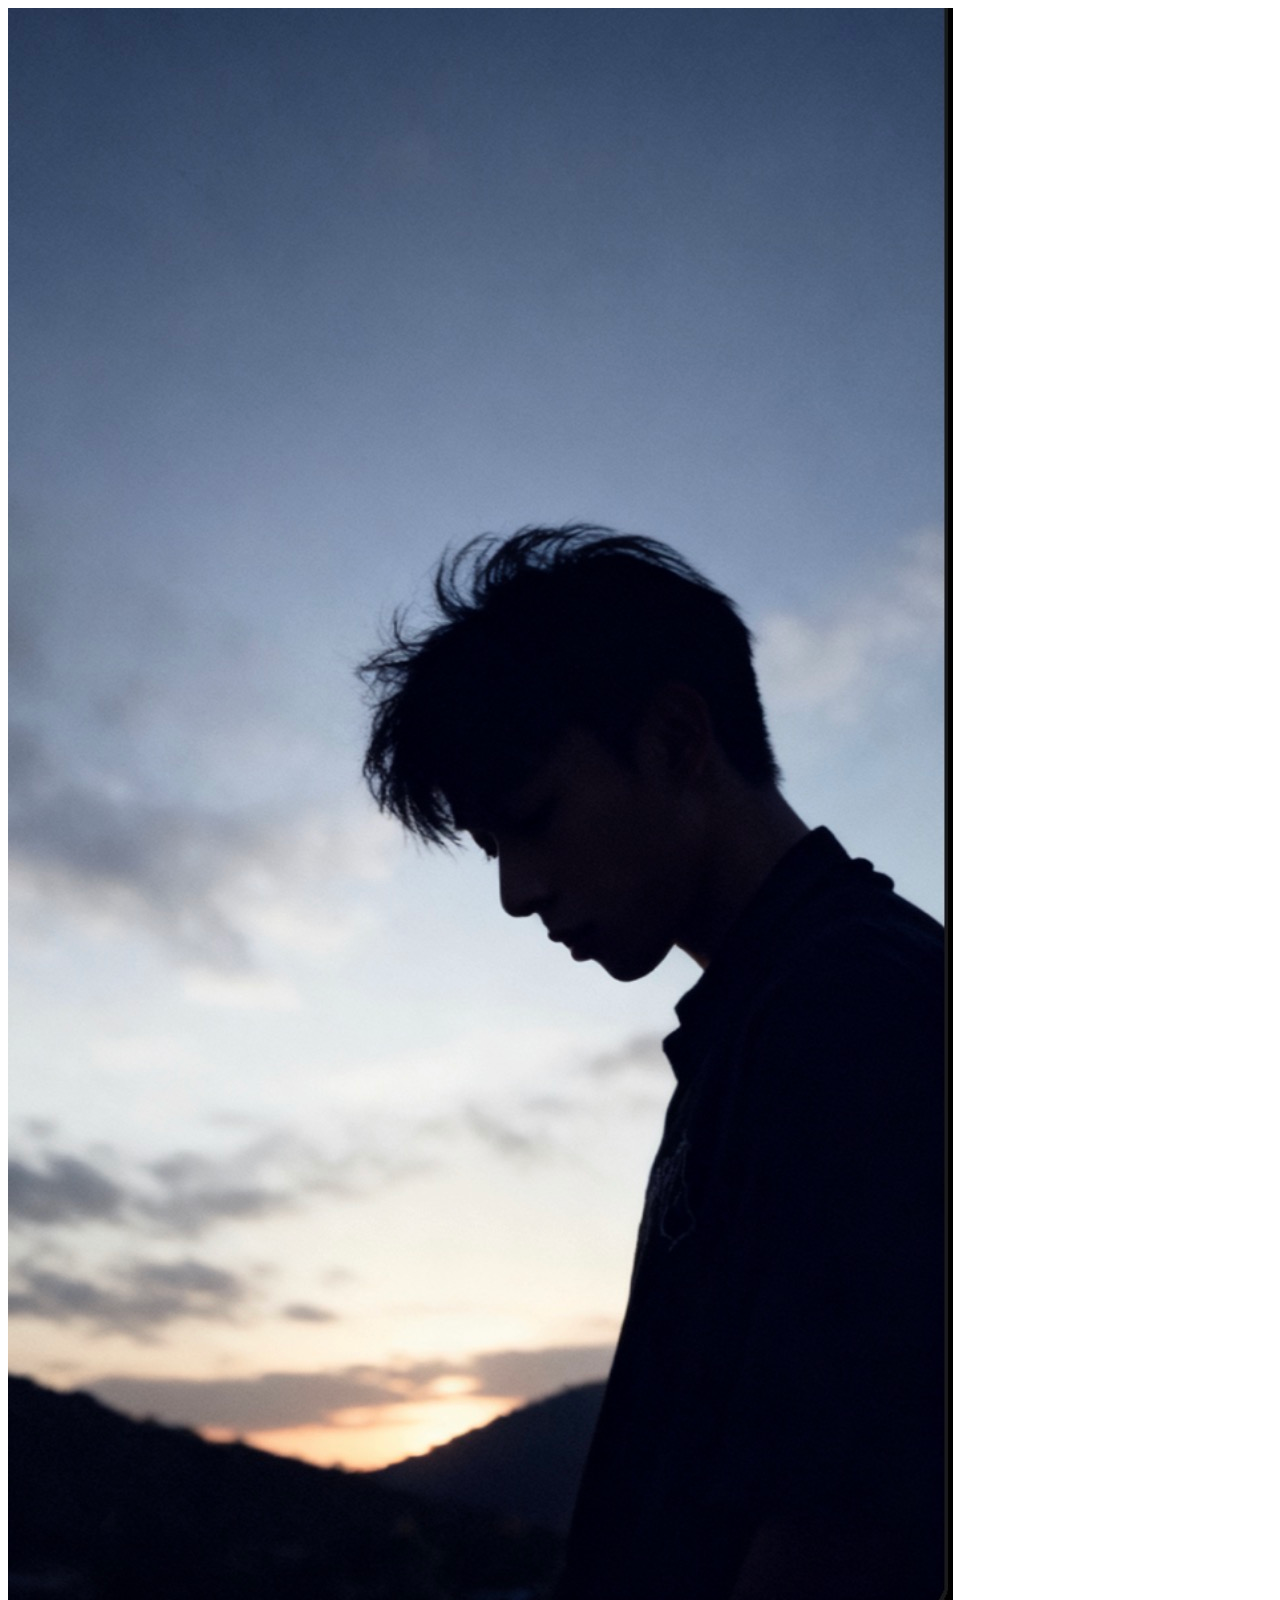
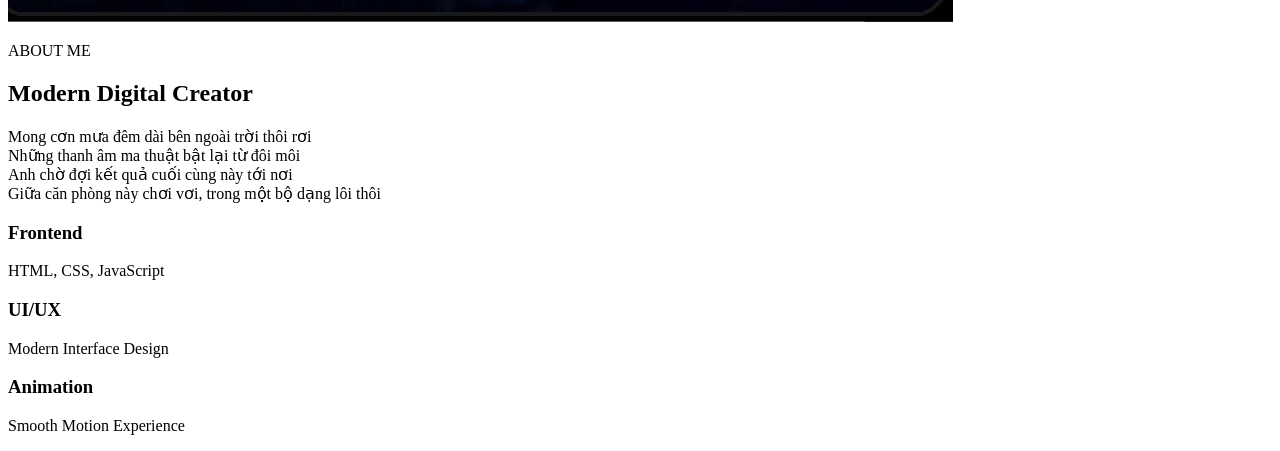
==== about.html @ 0fc6cc78 "first commit" ====
<!DOCTYPE html>
<html lang="en">

<head>
    <meta charset="UTF-8">
    <meta name="viewport" content="width=device-width, initial-scale=1.0">
    <link rel="stylesheet" href="/personal-portfolio/css/style.css" />
    <title>About me</title>
</head>

<body>
    <div id="header"></div>
    <section class="about section" id="about">
        <div class="container about-grid">

            <div class="about-image fade-up">
                <img src="./img/IMG_1181.jpg" alt="avatar" />
            </div>

            <div class="about-content fade-up">

                <p class="section-tag">
                    ABOUT ME
                </p>

                <h2 class="section-title">
                    Modern Digital Creator
                </h2>

                <p class="section-description">
                    Mong cơn mưa đêm dài bên ngoài trời thôi rơi <br>
                    Những thanh âm ma thuật bật lại từ đôi môi <br>
                    Anh chờ đợi kết quả cuối cùng này tới nơi <br>
                    Giữa căn phòng này chơi vơi, trong một bộ dạng lôi thôi <br>
                </p>

                <div class="about-cards">

                    <div class="glass-card">
                        <h3>Frontend</h3>
                        <p>HTML, CSS, JavaScript</p>
                    </div>

                    <div class="glass-card">
                        <h3>UI/UX</h3>
                        <p>Modern Interface Design</p>
                    </div>

                    <div class="glass-card">
                        <h3>Animation</h3>
                        <p>Smooth Motion Experience</p>
                    </div>
                </div>
            </div>
        </div>
    </section>
    <div id="footer"></div>

    <script src="/personal-portfolio/js/script.js"></script>

</body>

</html>
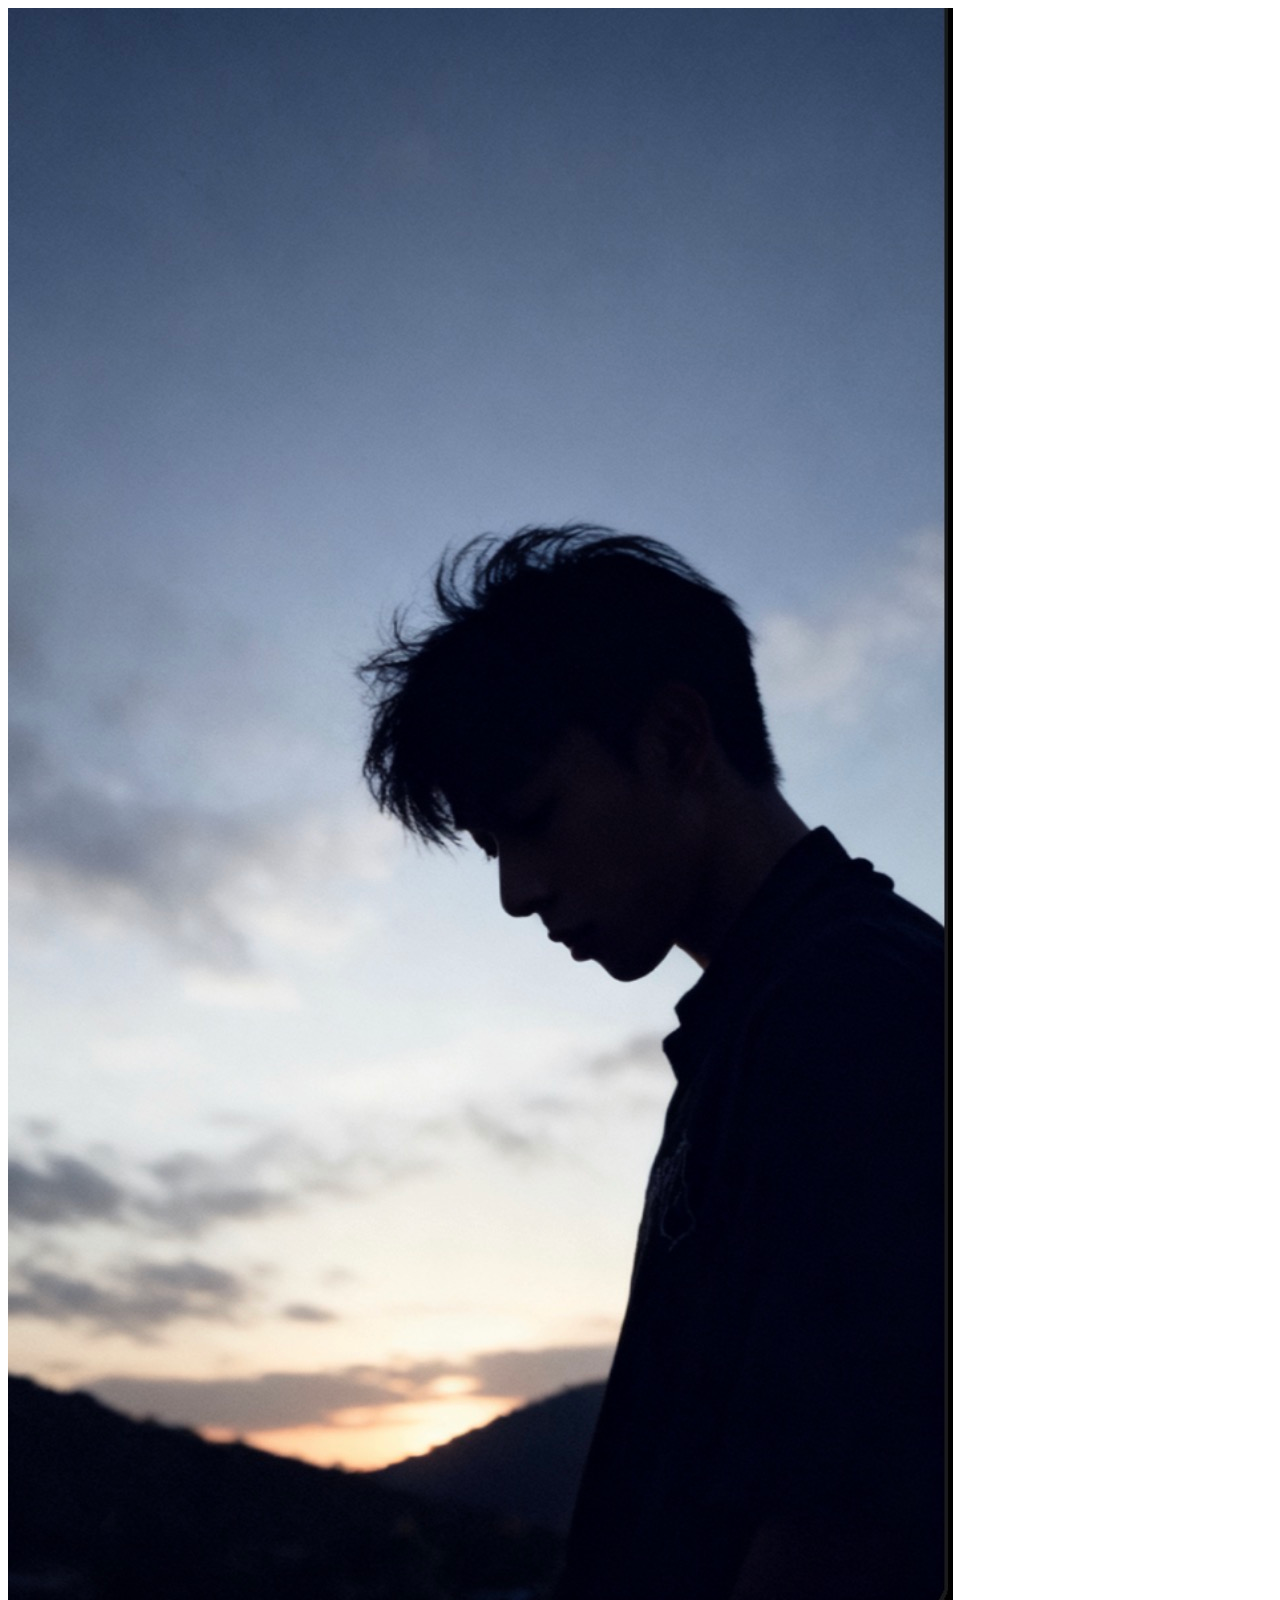
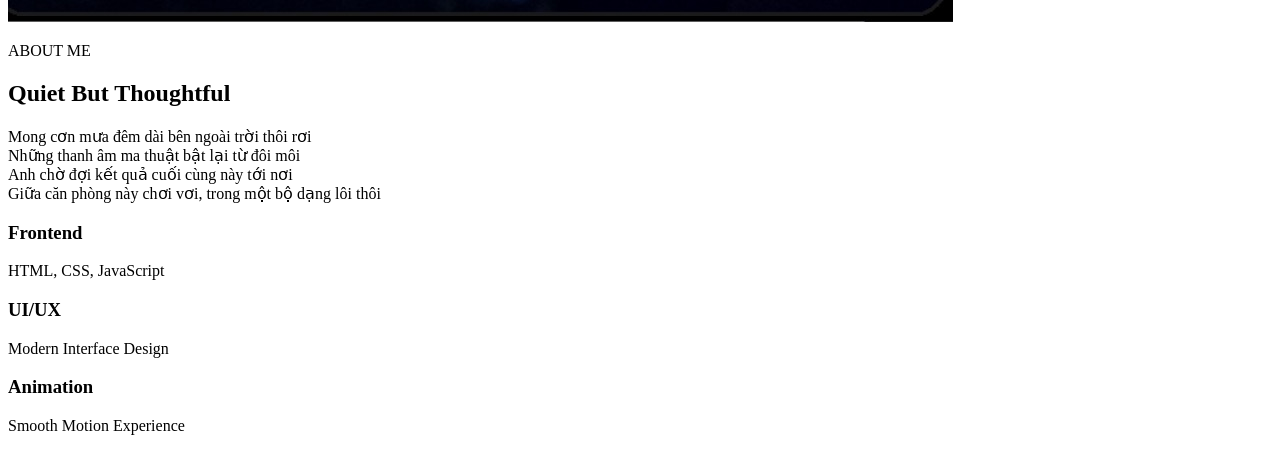
==== commit f4d6b7eb: "update" ====
--- a/about.html
+++ b/about.html
@@ -24,7 +24,7 @@
                 </p>
 
                 <h2 class="section-title">
-                    Modern Digital Creator
+                    Quiet But Thoughtful
                 </h2>
 
                 <p class="section-description">
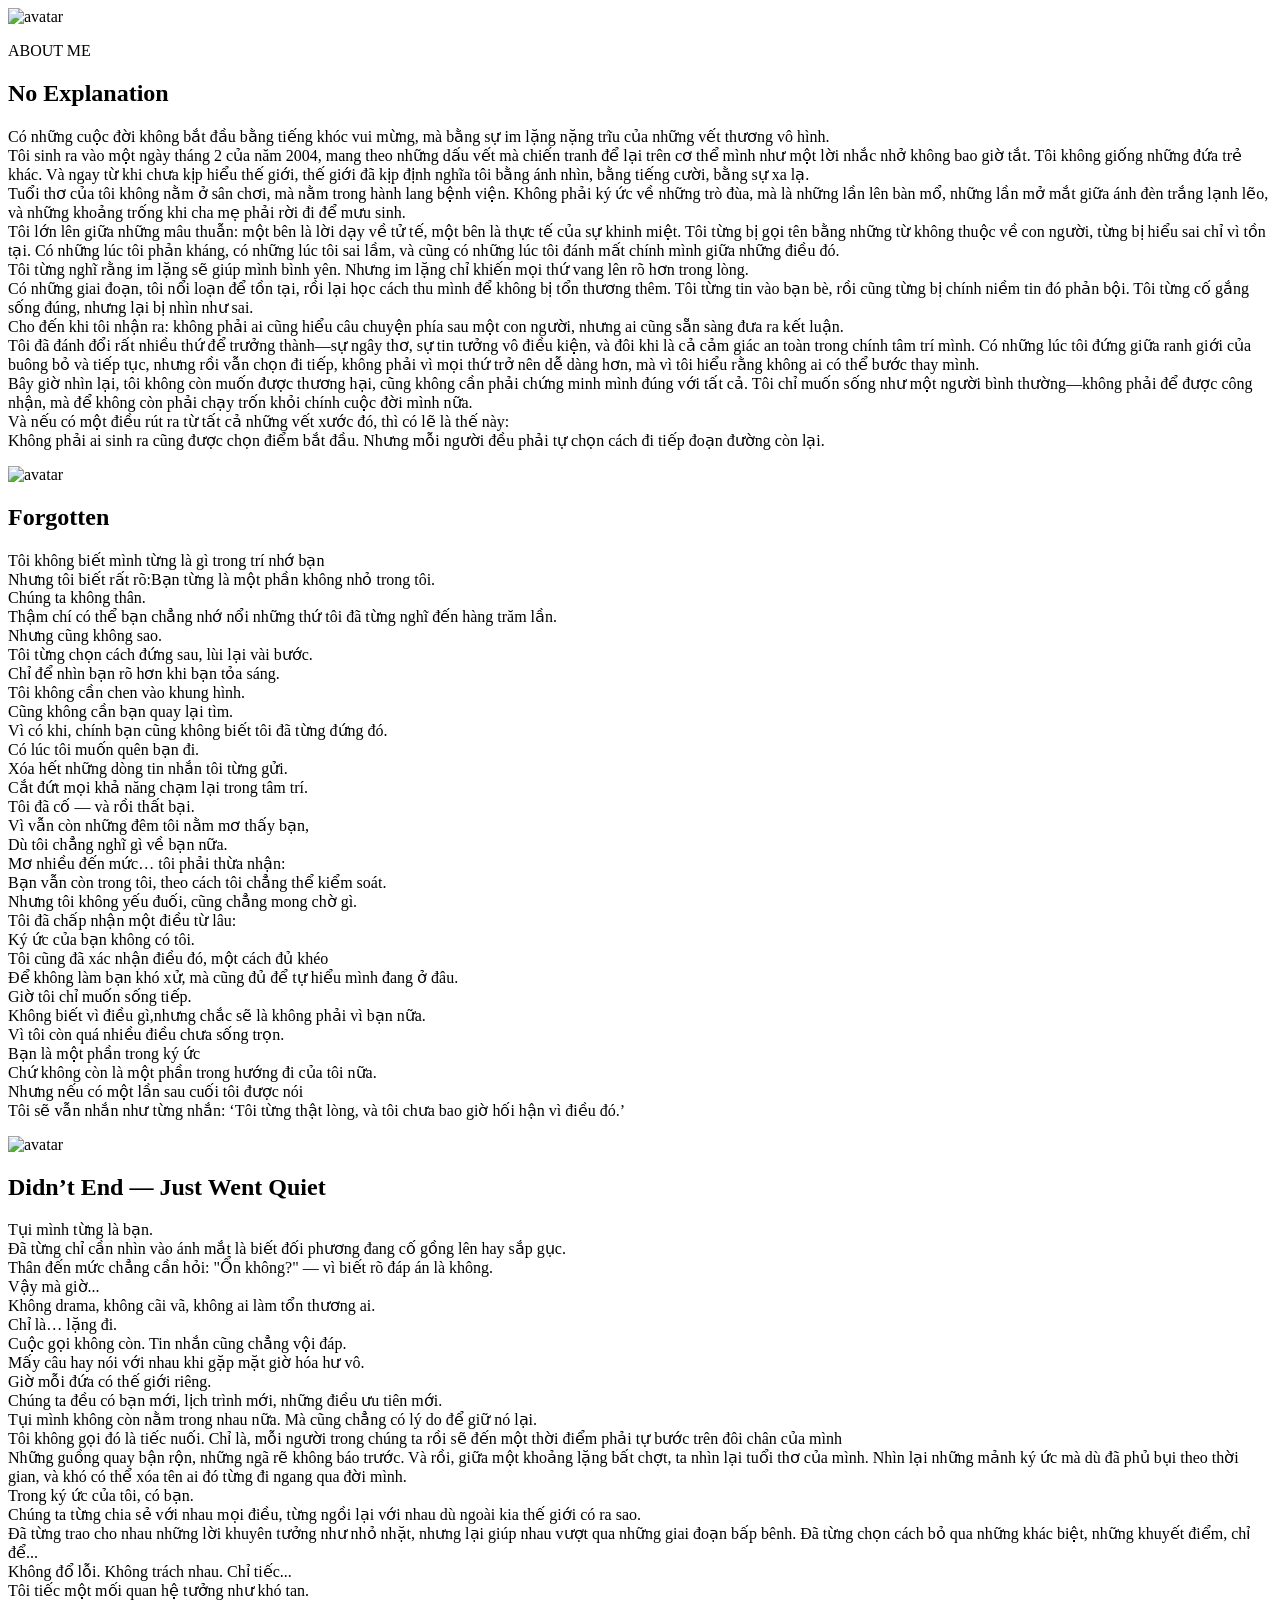
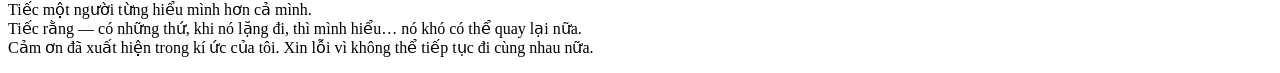
==== commit 300748cb: "update code" ====
--- a/about.html
+++ b/about.html
@@ -10,50 +10,160 @@
 
 <body>
     <div id="header"></div>
-    <section class="about section" id="about">
-        <div class="container about-grid">
+  <section class="about section" id="about">
+    <div class="container about-grid">
+      <div class="about-image fade-up">
+        <img src="img/489951921_122147331194386998_7279508688135645662_n.jpg" alt="avatar" />
+      </div>
+      <div class="about-content fade-up">
+        <p class="section-tag">ABOUT ME</p>
+        <h2 class="section-title">No Explanation</h2>
 
-            <div class="about-image fade-up">
-                <img src="./img/IMG_1181.jpg" alt="avatar" />
-            </div>
+        <p class="section-description">
+          Có những cuộc đời không bắt đầu bằng tiếng khóc vui mừng, mà bằng sự im lặng nặng trĩu của những vết thương vô
+          hình.<br>
 
-            <div class="about-content fade-up">
+          Tôi sinh ra vào một ngày tháng 2 của năm 2004, mang theo những dấu vết mà chiến tranh để lại trên cơ thể mình
+          như một lời nhắc nhở không bao giờ tắt. Tôi không giống những đứa trẻ khác. Và ngay từ khi chưa kịp hiểu thế
+          giới, thế giới đã kịp định nghĩa tôi bằng ánh nhìn, bằng tiếng cười, bằng sự xa lạ.<br>
 
-                <p class="section-tag">
-                    ABOUT ME
-                </p>
+          Tuổi thơ của tôi không nằm ở sân chơi, mà nằm trong hành lang bệnh viện. Không phải ký ức về những trò đùa, mà
+          là những lần lên bàn mổ, những lần mở mắt giữa ánh đèn trắng lạnh lẽo, và những khoảng trống khi cha mẹ phải
+          rời đi để mưu sinh.<br>
 
-                <h2 class="section-title">
-                    Quiet But Thoughtful
-                </h2>
+          Tôi lớn lên giữa những mâu thuẫn: một bên là lời dạy về tử tế, một bên là thực tế của sự khinh miệt. Tôi từng
+          bị gọi tên bằng những từ không thuộc về con người, từng bị hiểu sai chỉ vì tồn tại. Có những lúc tôi phản
+          kháng, có những lúc tôi sai lầm, và cũng có những lúc tôi đánh mất chính mình giữa những điều đó.<br>
 
-                <p class="section-description">
-                    Mong cơn mưa đêm dài bên ngoài trời thôi rơi <br>
-                    Những thanh âm ma thuật bật lại từ đôi môi <br>
-                    Anh chờ đợi kết quả cuối cùng này tới nơi <br>
-                    Giữa căn phòng này chơi vơi, trong một bộ dạng lôi thôi <br>
-                </p>
+          Tôi từng nghĩ rằng im lặng sẽ giúp mình bình yên. Nhưng im lặng chỉ khiến mọi thứ vang lên rõ hơn trong lòng.<br>
 
-                <div class="about-cards">
+          Có những giai đoạn, tôi nổi loạn để tồn tại, rồi lại học cách thu mình để không bị tổn thương thêm. Tôi từng
+          tin vào bạn bè, rồi cũng từng bị chính niềm tin đó phản bội. Tôi từng cố gắng sống đúng, nhưng lại bị nhìn như
+          sai.<br>
 
-                    <div class="glass-card">
-                        <h3>Frontend</h3>
-                        <p>HTML, CSS, JavaScript</p>
-                    </div>
+          Cho đến khi tôi nhận ra: không phải ai cũng hiểu câu chuyện phía sau một con người, nhưng ai cũng sẵn sàng đưa
+          ra kết luận.<br>
 
-                    <div class="glass-card">
-                        <h3>UI/UX</h3>
-                        <p>Modern Interface Design</p>
-                    </div>
+          Tôi đã đánh đổi rất nhiều thứ để trưởng thành—sự ngây thơ, sự tin tưởng vô điều kiện, và đôi khi là cả cảm
+          giác an toàn trong chính tâm trí mình. Có những lúc tôi đứng giữa ranh giới của buông bỏ và tiếp tục, nhưng
+          rồi vẫn chọn đi tiếp, không phải vì mọi thứ trở nên dễ dàng hơn, mà vì tôi hiểu rằng không ai có thể bước thay
+          mình.<br>
 
-                    <div class="glass-card">
-                        <h3>Animation</h3>
-                        <p>Smooth Motion Experience</p>
-                    </div>
-                </div>
-            </div>
-        </div>
-    </section>
+          Bây giờ nhìn lại, tôi không còn muốn được thương hại, cũng không cần phải chứng minh mình đúng với tất cả. Tôi
+          chỉ muốn sống như một người bình thường—không phải để được công nhận, mà để không còn phải chạy trốn khỏi
+          chính cuộc đời mình nữa.<br>
+
+          Và nếu có một điều rút ra từ tất cả những vết xước đó, thì có lẽ là thế này:<br>
+
+          Không phải ai sinh ra cũng được chọn điểm bắt đầu. Nhưng mỗi người đều phải tự chọn cách đi tiếp đoạn đường
+          còn lại.<br>
+        </p>
+
+      </div>
+    </div>
+    <div class="container about-grid">
+      <div class="about-image fade-up">
+        <img src="img/489951921_122147331194386998_7279508688135645662_n.jpg" alt="avatar" />
+      </div>
+      <div class="about-content fade-up">
+        <h2 class="section-title">Forgotten</h2>
+        <!-- <p class="section-tag">(Dựa trên câu chuyện không có thật)</p> -->
+        <p class="section-description">
+          Tôi không biết mình từng là gì trong trí nhớ bạn<br>
+          Nhưng tôi biết rất rõ:Bạn từng là một phần không nhỏ trong tôi.<br>
+
+          Chúng ta không thân.<br>
+          Thậm chí có thể bạn chẳng nhớ nổi những thứ tôi đã từng nghĩ đến hàng trăm lần.<br>
+          Nhưng cũng không sao.<br>
+
+          Tôi từng chọn cách đứng sau, lùi lại vài bước.<br>
+          Chỉ để nhìn bạn rõ hơn khi bạn tỏa sáng.<br>
+          Tôi không cần chen vào khung hình.<br>
+          Cũng không cần bạn quay lại tìm.<br>
+          Vì có khi, chính bạn cũng không biết tôi đã từng đứng đó.<br>
+
+          Có lúc tôi muốn quên bạn đi.<br>
+          Xóa hết những dòng tin nhắn tôi từng gửi.<br>
+          Cắt đứt mọi khả năng chạm lại trong tâm trí.<br>
+          Tôi đã cố — và rồi thất bại.<br>
+          Vì vẫn còn những đêm tôi nằm mơ thấy bạn,<br>
+          Dù tôi chẳng nghĩ gì về bạn nữa.<br>
+          Mơ nhiều đến mức… tôi phải thừa nhận:<br>
+          Bạn vẫn còn trong tôi, theo cách tôi chẳng thể kiểm soát.<br>
+
+          Nhưng tôi không yếu đuối, cũng chẳng mong chờ gì.<br>
+          Tôi đã chấp nhận một điều từ lâu:<br>
+          Ký ức của bạn không có tôi.<br>
+          Tôi cũng đã xác nhận điều đó, một cách đủ khéo<br>
+          Để không làm bạn khó xử, mà cũng đủ để tự hiểu mình đang ở đâu.<br>
+
+          Giờ tôi chỉ muốn sống tiếp.<br>
+          Không biết vì điều gì,nhưng chắc sẽ là không phải vì bạn nữa.<br>
+          Vì tôi còn quá nhiều điều chưa sống trọn.<br>
+          Bạn là một phần trong ký ức<br>
+          Chứ không còn là một phần trong hướng đi của tôi nữa.<br>
+
+          Nhưng nếu có một lần sau cuối tôi được nói<br>
+          Tôi sẽ vẫn nhắn như từng nhắn:
+          ‘Tôi từng thật lòng, và tôi chưa bao giờ hối hận vì điều đó.’<br>
+        </p>
+
+      </div>
+    </div>
+
+
+    <div class="container about-grid">
+      <div class="about-image fade-up">
+        <img src="img/489951921_122147331194386998_7279508688135645662_n.jpg" alt="avatar" />
+      </div>
+      <div class="about-content fade-up">
+        <h2 class="section-title">Didn’t End — Just Went Quiet</h2>
+        <p class="section-description">
+          Tụi mình từng là bạn.<br>
+          Đã từng chỉ cần nhìn vào ánh mắt là biết đối phương đang cố gồng lên hay sắp gục.<br>
+          Thân đến mức chẳng cần hỏi: "Ổn không?" — vì biết rõ đáp án là không.<br>
+
+          Vậy mà giờ...<br>
+          Không drama, không cãi vã, không ai làm tổn thương ai.<br>
+          Chỉ là… lặng đi.<br>
+
+          Cuộc gọi không còn.
+          Tin nhắn cũng chẳng vội đáp.<br>
+          Mấy câu hay nói với nhau khi gặp mặt giờ hóa hư vô.<br>
+
+          Giờ mỗi đứa có thế giới riêng.<br>
+          Chúng ta đều có bạn mới, lịch trình mới, những điều ưu tiên mới.<br>
+          Tụi mình không còn nằm trong nhau nữa. Mà cũng chẳng có lý do để giữ nó lại.<br>
+
+          Tôi không gọi đó là tiếc nuối.
+          Chỉ là, mỗi người trong chúng ta rồi sẽ đến một thời điểm phải tự bước trên đôi chân của mình<br>
+          Những guồng quay bận rộn, những ngã rẽ không báo trước. Và rồi, giữa một khoảng lặng bất chợt, ta nhìn lại
+          tuổi thơ của mình. Nhìn lại những mảnh ký ức mà dù đã phủ bụi theo thời gian, và khó có thể xóa tên ai đó từng
+          đi ngang qua đời mình.<br>
+
+          Trong ký ức của tôi, có bạn.<br>
+          Chúng ta từng chia sẻ với nhau mọi điều, từng ngồi lại với nhau dù ngoài kia thế giới có ra sao.<br>
+          Đã từng trao cho nhau những lời khuyên tưởng như nhỏ nhặt, nhưng lại giúp nhau vượt qua những giai đoạn bấp
+          bênh.
+          Đã từng chọn cách bỏ qua những khác biệt, những khuyết điểm, chỉ để...<br>
+
+          Không đổ lỗi. Không trách nhau.
+          Chỉ tiếc...<br>
+
+          Tôi tiếc một mối quan hệ tưởng như khó tan.<br>
+          Tiếc một người từng hiểu mình hơn cả mình.<br>
+          Tiếc rằng — có những thứ, khi nó lặng đi, thì mình hiểu… nó khó có thể quay lại nữa.<br>
+
+          Cảm ơn đã xuất hiện trong kí ức của tôi.
+          Xin lỗi vì không thể tiếp tục đi cùng nhau nữa.
+
+        </p>
+
+      </div>
+    </div>
+
+
+  </section>
     <div id="footer"></div>
 
     <script src="/personal-portfolio/js/script.js"></script>
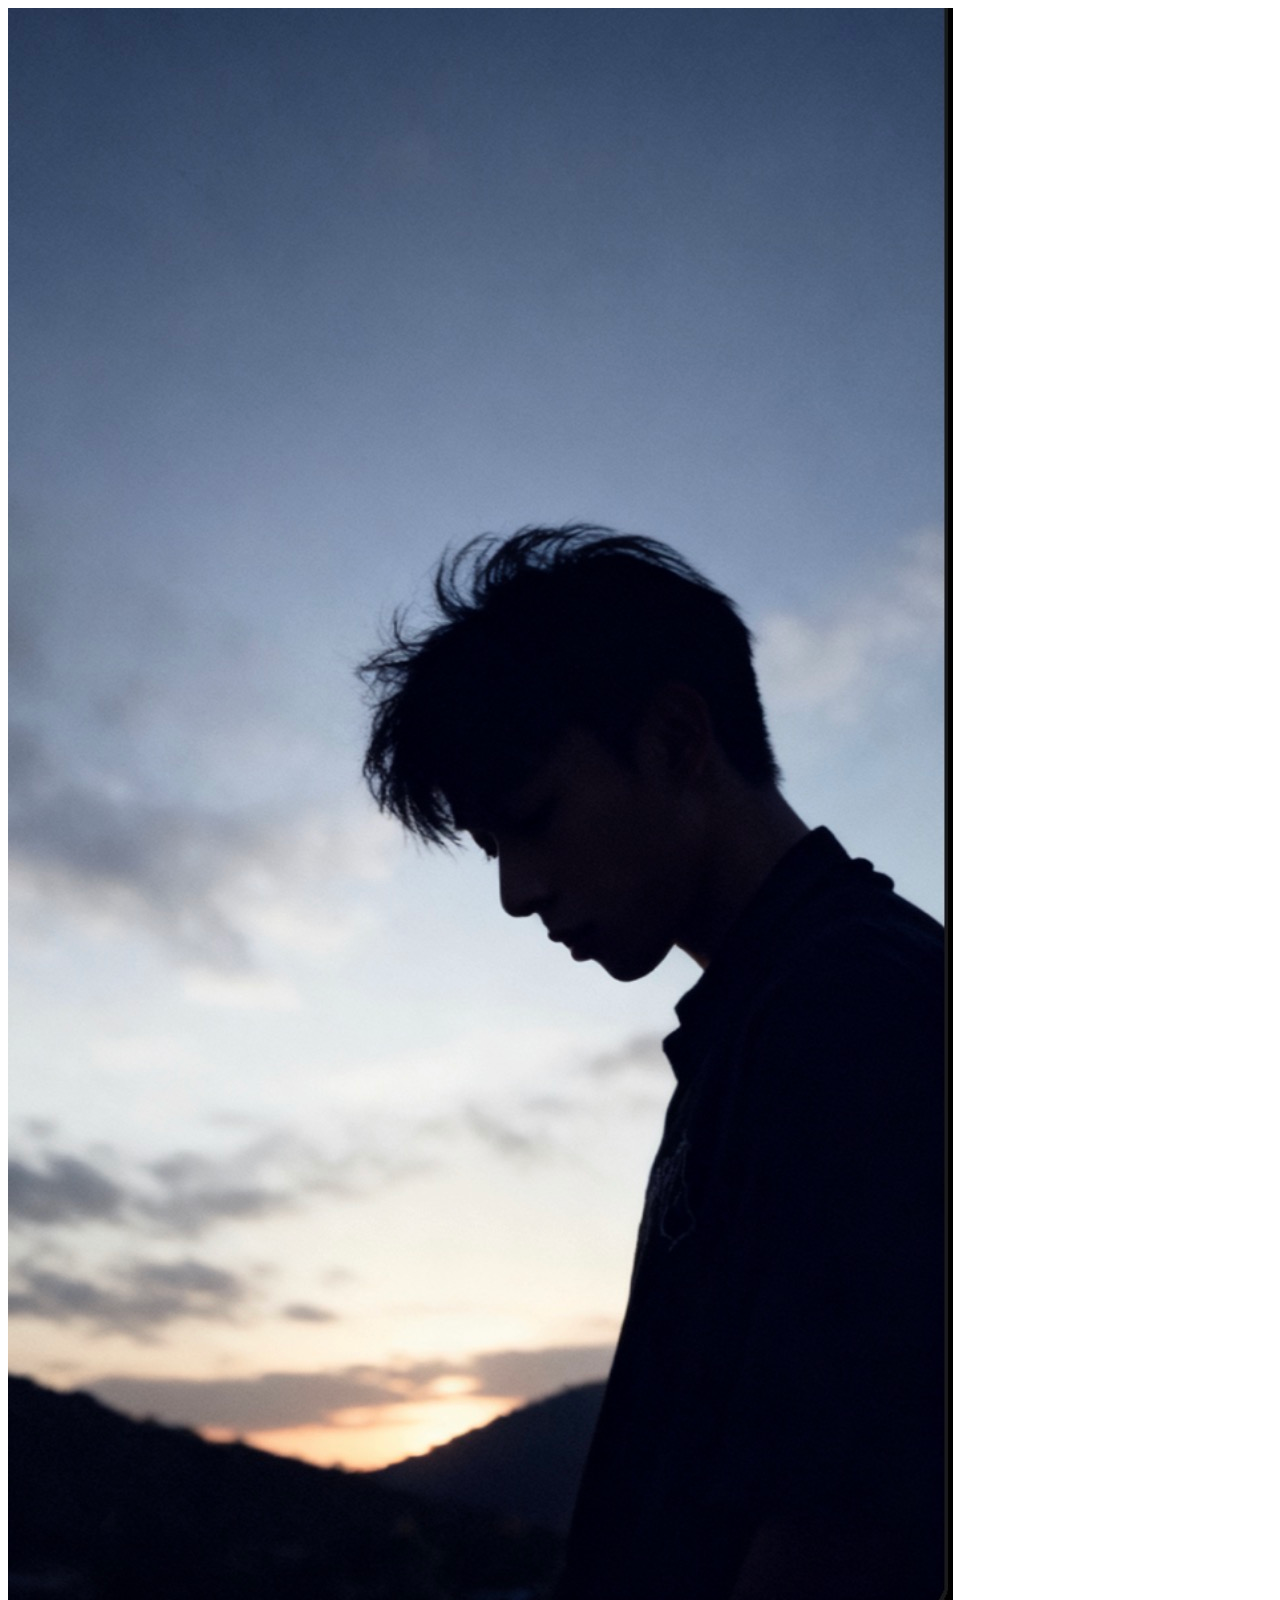
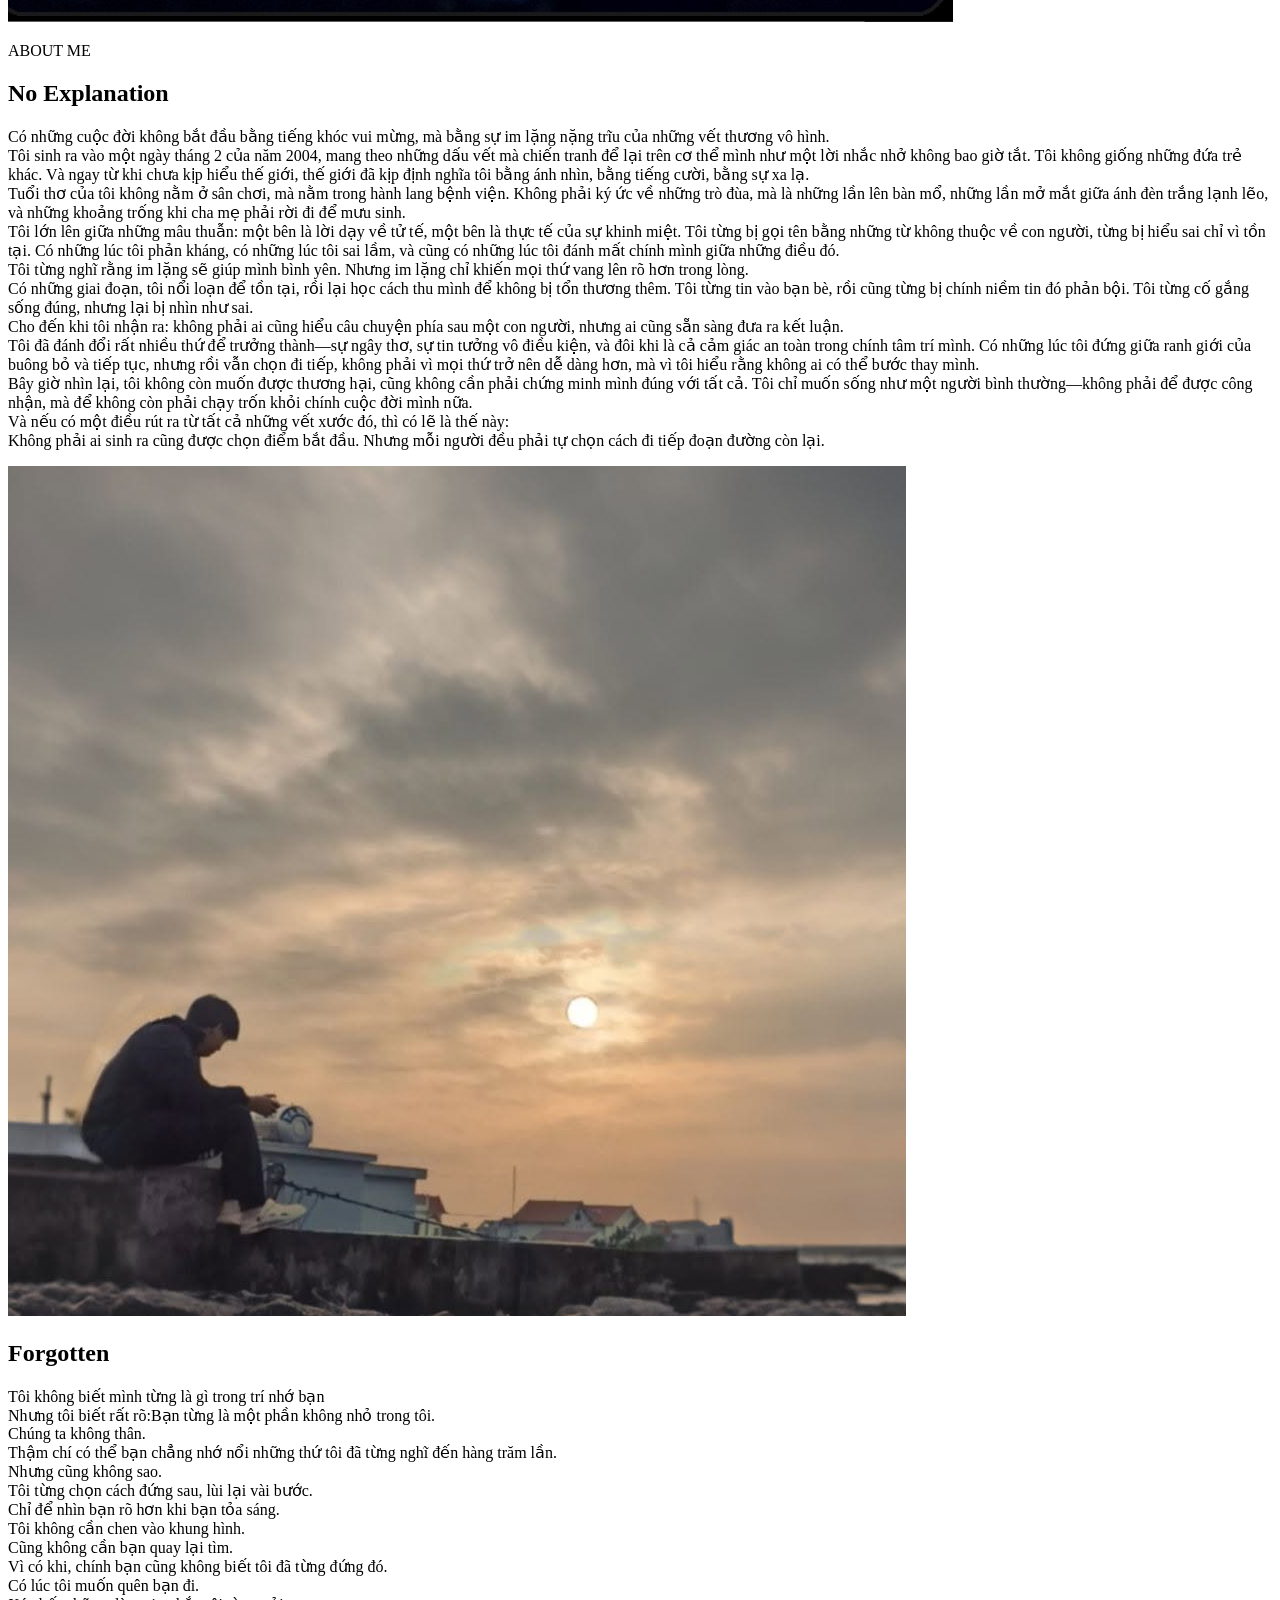
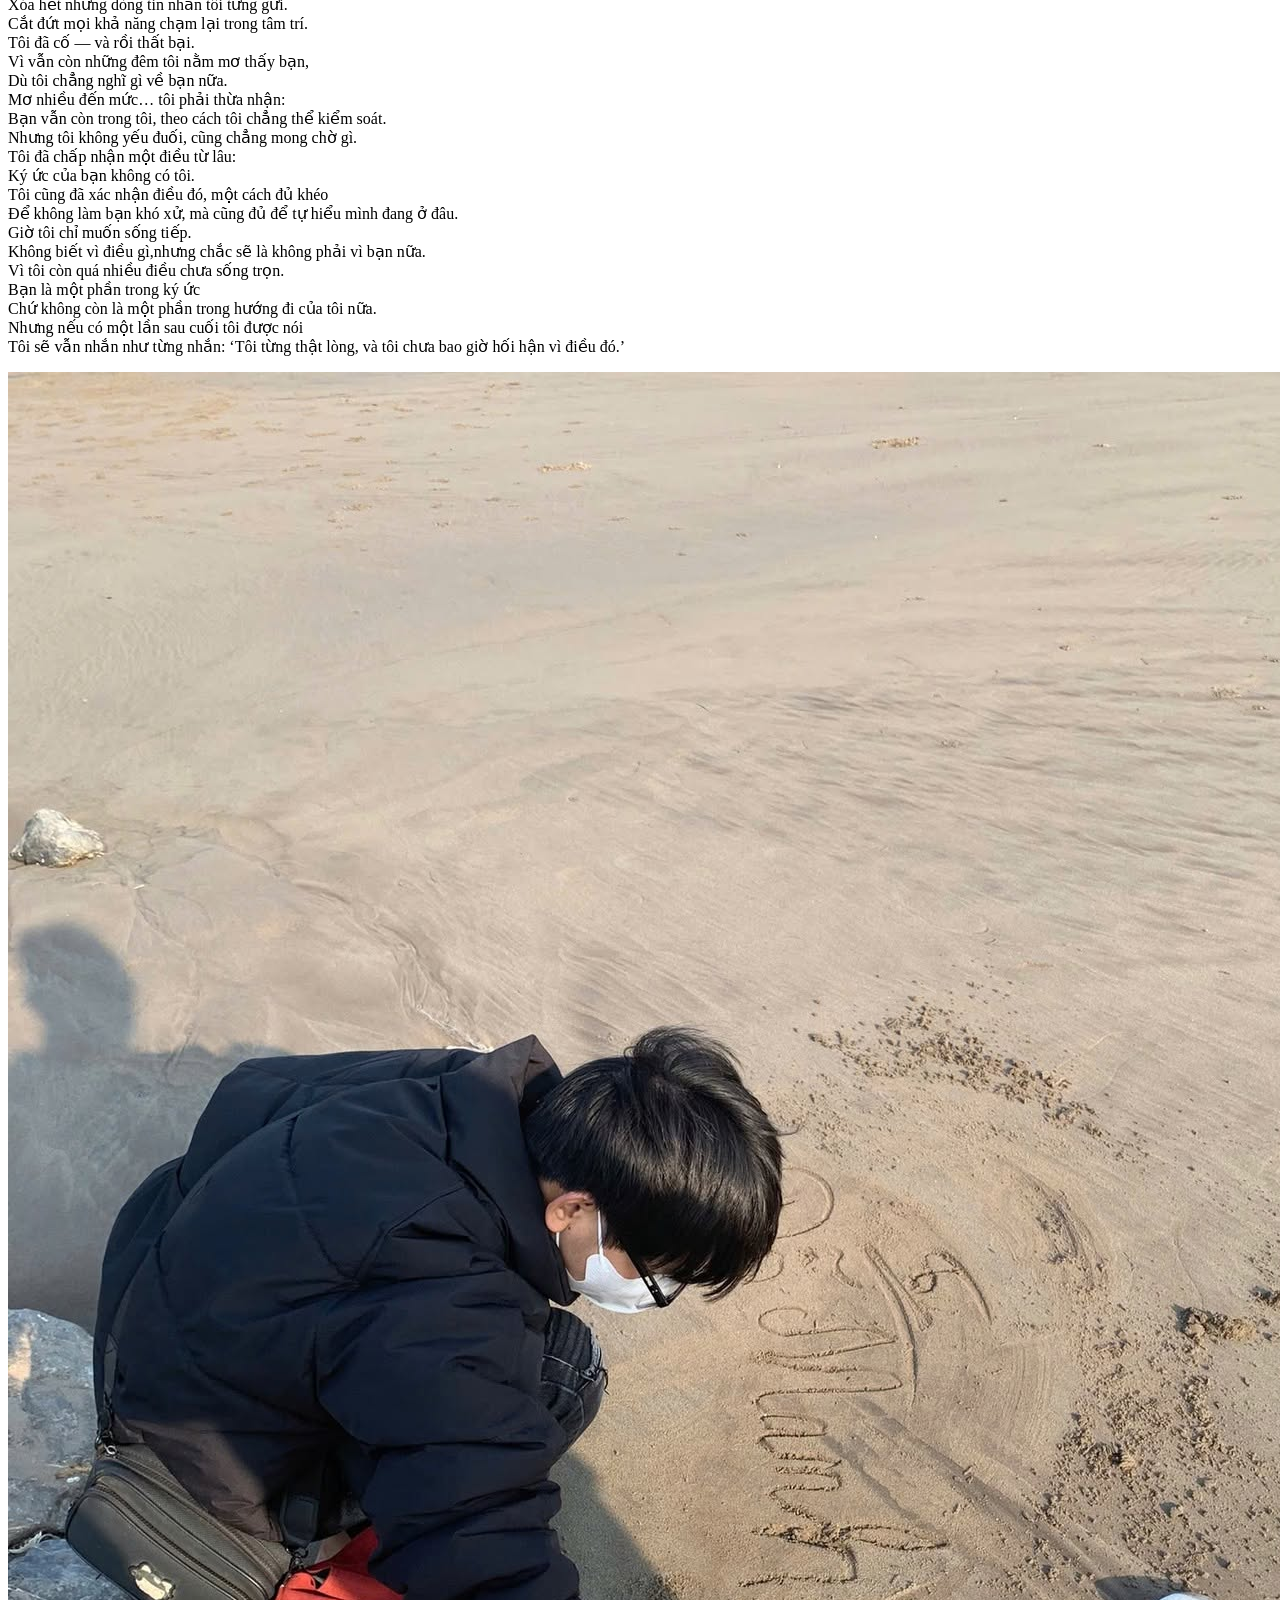
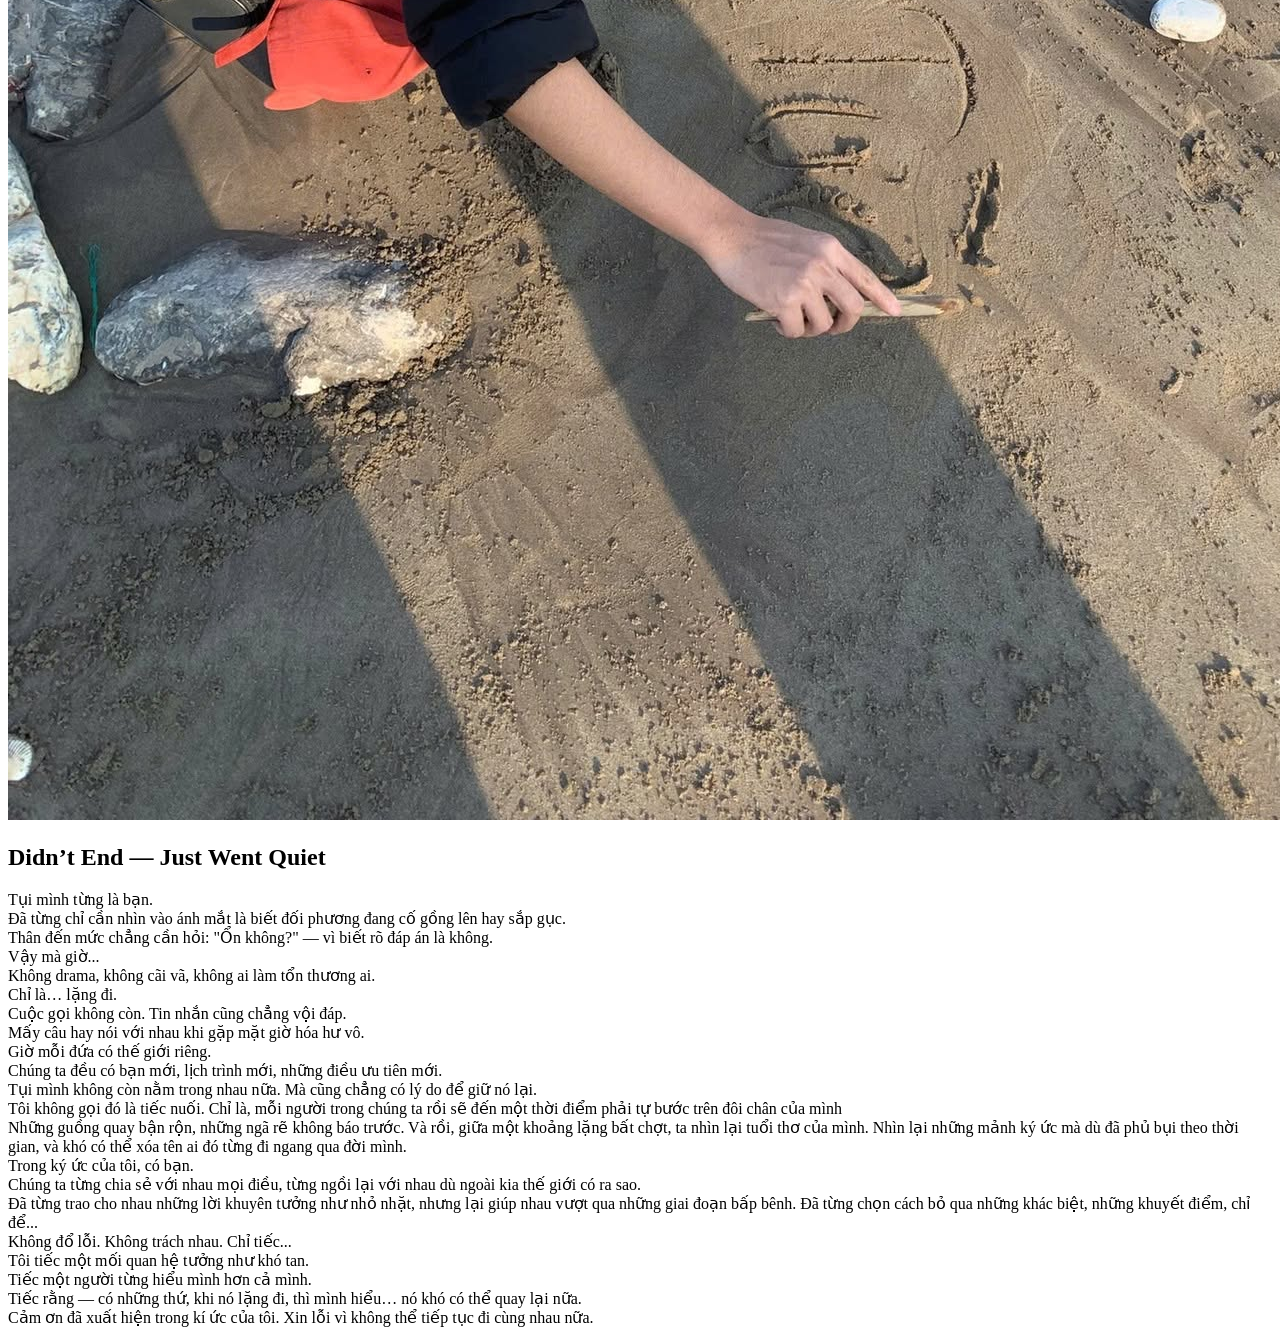
==== commit cdc89adc: "update code" ====
--- a/about.html
+++ b/about.html
@@ -5,6 +5,7 @@
     <meta charset="UTF-8">
     <meta name="viewport" content="width=device-width, initial-scale=1.0">
     <link rel="stylesheet" href="/personal-portfolio/css/style.css" />
+    <link rel="icon" href="img/final.png" type="image/x-icon"/> <!-- icon -->
     <title>About me</title>
 </head>
 
@@ -13,7 +14,7 @@
   <section class="about section" id="about">
     <div class="container about-grid">
       <div class="about-image fade-up">
-        <img src="img/489951921_122147331194386998_7279508688135645662_n.jpg" alt="avatar" />
+        <img src="img/IMG_1181.jpg" alt="avatar" />
       </div>
       <div class="about-content fade-up">
         <p class="section-tag">ABOUT ME</p>
@@ -61,9 +62,10 @@
 
       </div>
     </div>
+    
     <div class="container about-grid">
       <div class="about-image fade-up">
-        <img src="img/489951921_122147331194386998_7279508688135645662_n.jpg" alt="avatar" />
+        <img src="img/forgotten.jpg" alt="forgotten" />
       </div>
       <div class="about-content fade-up">
         <h2 class="section-title">Forgotten</h2>
@@ -114,7 +116,7 @@
 
     <div class="container about-grid">
       <div class="about-image fade-up">
-        <img src="img/489951921_122147331194386998_7279508688135645662_n.jpg" alt="avatar" />
+        <img src="img/Didn’t End — Just Went Quiet.jpg" alt="Didn’t End" />
       </div>
       <div class="about-content fade-up">
         <h2 class="section-title">Didn’t End — Just Went Quiet</h2>
